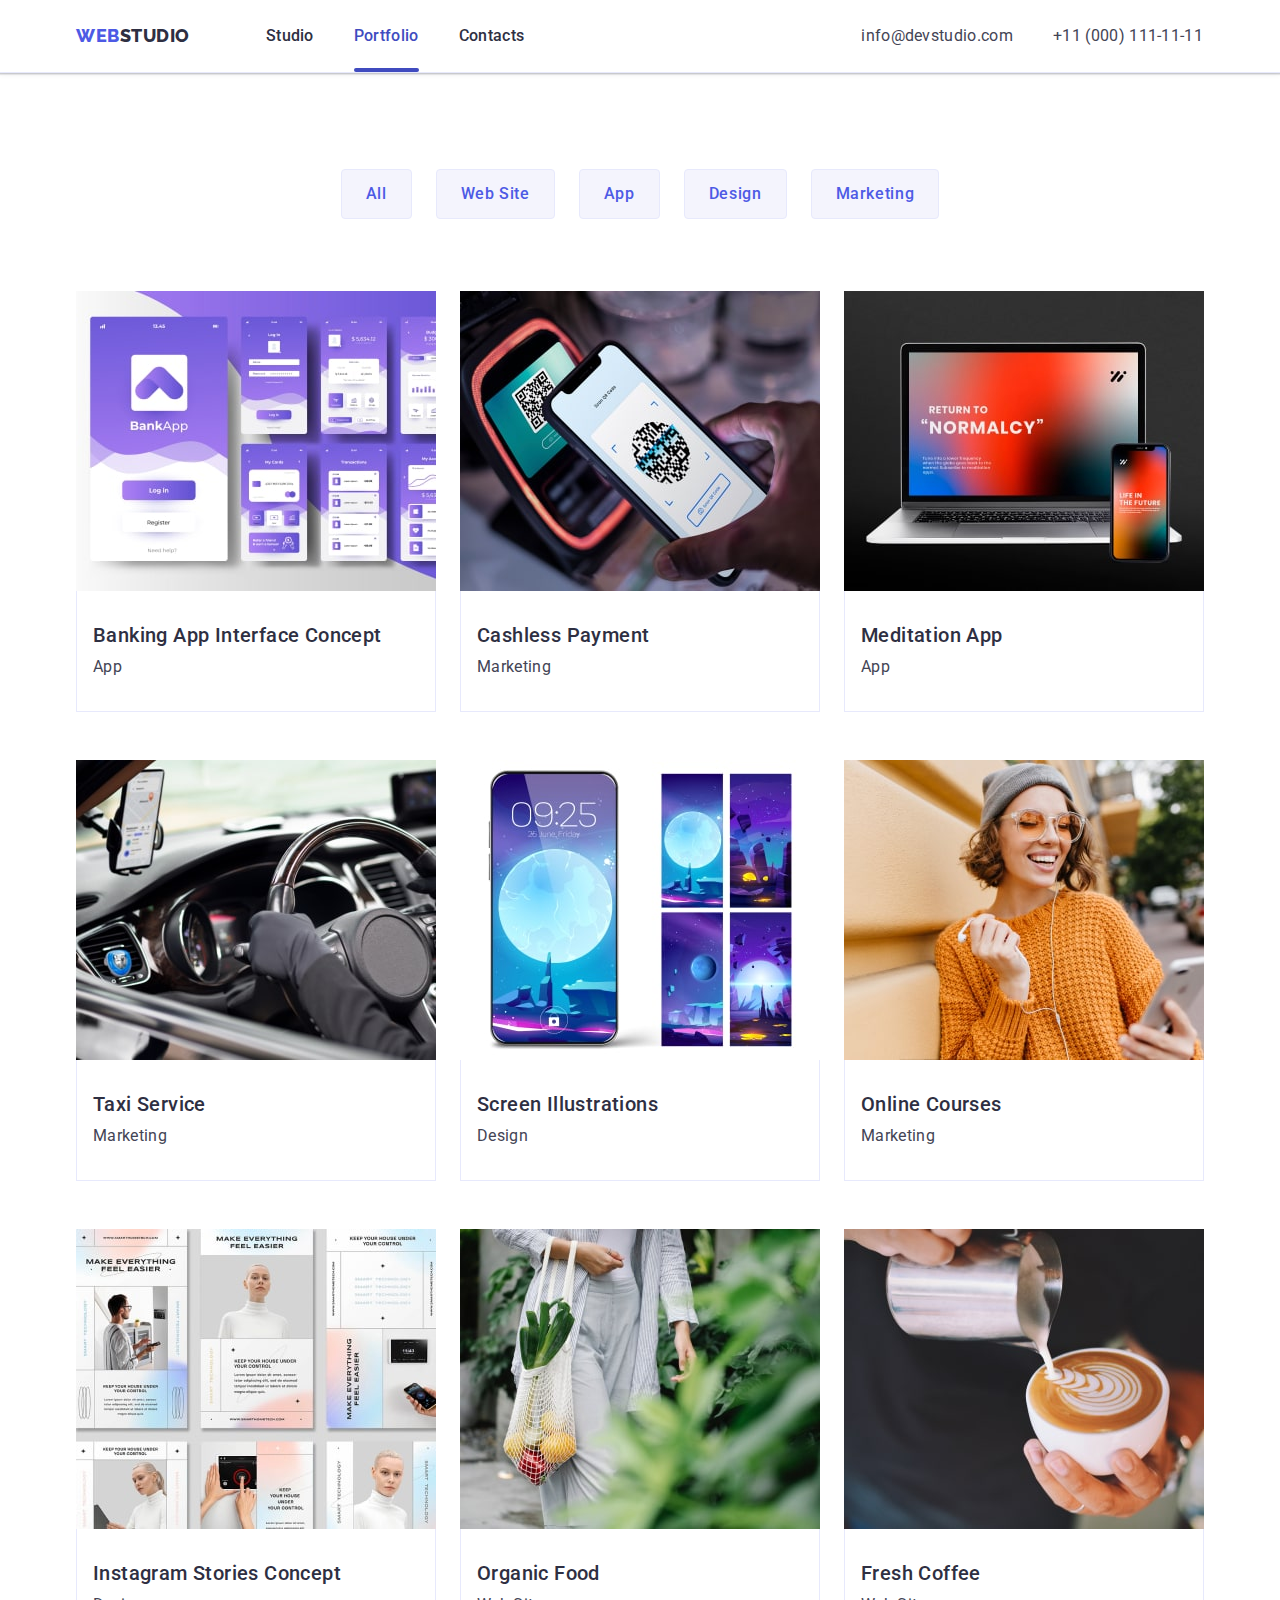
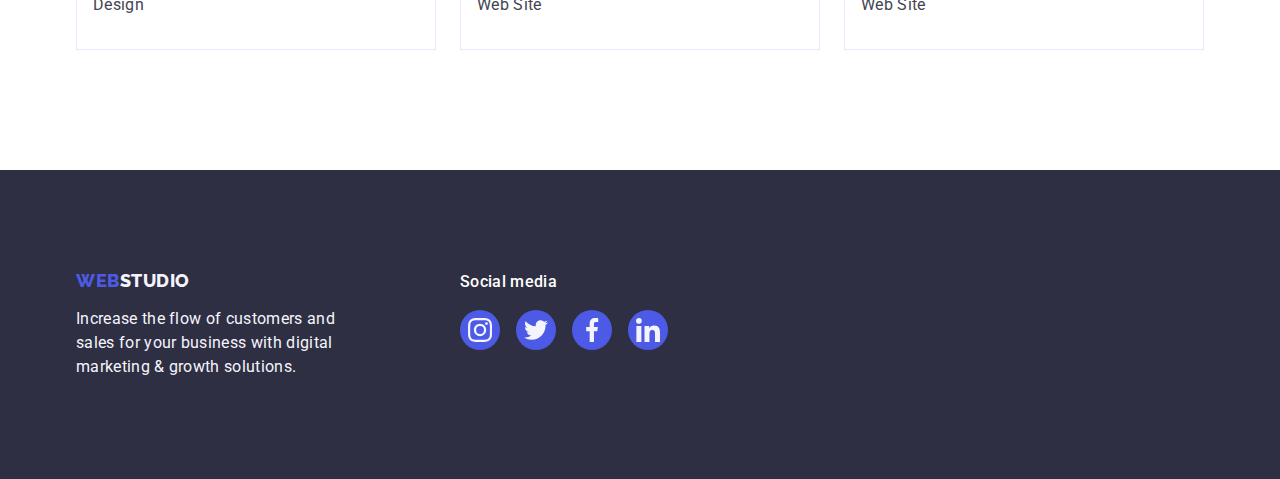
==== portfolio.html @ 98b27297 "start" ====
<!DOCTYPE html>
<html lang="en">
  <head>
    <meta charset="UTF-8" />
    <meta name="viewport" content="width=device-width, initial-scale=1.0" />
    <title>Portfolio</title>
    <link rel="preconnect" href="https://fonts.googleapis.com" />
    <link rel="preconnect" href="https://fonts.gstatic.com" crossorigin />
    <link
      href="https://fonts.googleapis.com/css2?family=Raleway:wght@800&family=Roboto:wght@400;500;700&display=swap"
      rel="stylesheet"
    />
    <link
      rel="stylesheet"
      href="https://cdnjs.cloudflare.com/ajax/libs/modern-normalize/2.0.0/modern-normalize.min.css"
    />
    <link rel="stylesheet" href="./css/styles.css" />
  </head>
  <body>
    <header class="header">
      <div class="container header-container">
        <nav class="header-navigation">
          <a class="portfolio-logo link" href="./index.html">
            Web<span class="portfolio-logo-navy">Studio</span></a
          >
          <ul class="header-list list">
            <li class="header-menu-item">
              <a class="header-menu-link link" href="./index.html">Studio</a>
            </li>
            <li class="header-menu-item">
              <a
                class="header-menu-link portfolio-nav link"
                href="./portfolio.html"
                >Portfolio</a
              >
            </li>
            <li class="header-menu-item">
              <a class="header-menu-link link" href="">Contacts</a>
            </li>
          </ul>
        </nav>
        <address class="header-address">
          <ul class="header-address list">
            <li class="header-address-item">
              <a
                class="header-address-link link"
                href="mailto:info@devstudio.com"
                >info@devstudio.com</a
              >
            </li>
            <li class="header-address-item">
              <a class="header-address-link link" href="tel:+110001111111"
                >+11 (000) 111-11-11</a
              >
            </li>
          </ul>
        </address>
      </div>
    </header>
    <main>
      <section class="portfolio">
        <div class="container">
          <h1 class="visually-hidden">Portfolio</h1>
          <ul class="portfolio-list-btn list">
            <li class="portfolio-item-btn">
              <button type="button" class="portfolio-navigation-btn">
                All
              </button>
            </li>
            <li class="portfolio-item-btn">
              <button type="button" class="portfolio-navigation-btn">
                Web Site
              </button>
            </li>
            <li class="portfolio-item-btn">
              <button type="button" class="portfolio-navigation-btn">
                App
              </button>
            </li>
            <li class="portfolio-item-btn">
              <button type="button" class="portfolio-navigation-btn">
                Design
              </button>
            </li>
            <li class="portfolio-item-btn">
              <button type="button" class="portfolio-navigation-btn">
                Marketing
              </button>
            </li>
          </ul>
          <ul class="portfolio-list list">
            <li class="portfolio-item">
              <a class="portfolio-link link" href="">
                <div class="portfolio-cover-wrap">
                  <img
                    class="portfolio-item-img"
                    src="./images/portfolio/img-1.jpg"
                    alt="Banking App Interface Concept"
                    width="360"
                  />
                  <p class="portfolio-cover-text">
                    14 Stylish and User-Friendly App Design Concepts · Task
                    Manager App · Calorie Tracker App · Exotic Fruit Ecommerce
                    App · Cloud Storage App
                  </p>
                </div>
                <div class="portfolio-category">
                  <h2 class="portfolio-item-text">
                    Banking App Interface Concept
                  </h2>
                  <p class="portfolio-navigation-text">App</p>
                </div>
              </a>
            </li>
            <li class="portfolio-item">
              <a class="portfolio-link link" href="">
                <div class="portfolio-cover-wrap">
                  <img
                    class="portfolio-item-img"
                    src="./images/portfolio/img-2.jpg"
                    alt="Cashless Payment"
                    width="360"
                  />
                  <p class="portfolio-cover-text">
                    14 Stylish and User-Friendly App Design Concepts · Task
                    Manager App · Calorie Tracker App · Exotic Fruit Ecommerce
                    App · Cloud Storage App
                  </p>
                </div>
                <div class="portfolio-category">
                  <h2 class="portfolio-item-text">Cashless Payment</h2>
                  <p class="portfolio-navigation-text">Marketing</p>
                </div>
              </a>
            </li>
            <li class="portfolio-item">
              <a class="portfolio-link link" href="">
                <div class="portfolio-cover-wrap">
                  <img
                    class="portfolio-item-img"
                    src="./images/portfolio/img-3.jpg"
                    alt="Meditation App"
                    width="360"
                  />
                  <p class="portfolio-cover-text">
                    14 Stylish and User-Friendly App Design Concepts · Task
                    Manager App · Calorie Tracker App · Exotic Fruit Ecommerce
                    App · Cloud Storage App
                  </p>
                </div>
                <div class="portfolio-category">
                  <h2 class="portfolio-item-text">Meditation App</h2>
                  <p class="portfolio-navigation-text">App</p>
                </div>
              </a>
            </li>
            <li class="portfolio-item">
              <a class="portfolio-link link" href="">
                <div class="portfolio-cover-wrap">
                  <img
                    class="portfolio-item-img"
                    src="./images/portfolio/img-4.jpg"
                    alt="Taxi Service"
                    width="360"
                  />
                  <p class="portfolio-cover-text">
                    14 Stylish and User-Friendly App Design Concepts · Task
                    Manager App · Calorie Tracker App · Exotic Fruit Ecommerce
                    App · Cloud Storage App
                  </p>
                </div>
                <div class="portfolio-category">
                  <h2 class="portfolio-item-text">Taxi Service</h2>
                  <p class="portfolio-navigation-text">Marketing</p>
                </div>
              </a>
            </li>
            <li class="portfolio-item">
              <a class="portfolio-link link" href="">
                <div class="portfolio-cover-wrap">
                  <img
                    class="portfolio-item-img"
                    src="./images/portfolio/img-5.jpg"
                    alt="Screen Illustrations"
                    width="360"
                  />
                  <p class="portfolio-cover-text">
                    14 Stylish and User-Friendly App Design Concepts · Task
                    Manager App · Calorie Tracker App · Exotic Fruit Ecommerce
                    App · Cloud Storage App
                  </p>
                </div>
                <div class="portfolio-category">
                  <h2 class="portfolio-item-text">Screen Illustrations</h2>
                  <p class="portfolio-navigation-text">Design</p>
                </div>
              </a>
            </li>
            <li class="portfolio-item">
              <a class="portfolio-link link" href="">
                <div class="portfolio-cover-wrap">
                  <img
                    class="portfolio-item-img"
                    src="./images/portfolio/img-6.jpg"
                    alt="Online Courses"
                    width="360"
                  />
                  <p class="portfolio-cover-text">
                    14 Stylish and User-Friendly App Design Concepts · Task
                    Manager App · Calorie Tracker App · Exotic Fruit Ecommerce
                    App · Cloud Storage App
                  </p>
                </div>
                <div class="portfolio-category">
                  <h2 class="portfolio-item-text">Online Courses</h2>
                  <p class="portfolio-navigation-text">Marketing</p>
                </div>
              </a>
            </li>
            <li class="portfolio-item">
              <a class="portfolio-link link" href="">
                <div class="portfolio-cover-wrap">
                  <img
                    class="portfolio-item-img"
                    src="./images/portfolio/img-7.jpg"
                    alt="Instagram Stories Concept"
                    width="360"
                  />
                  <p class="portfolio-cover-text">
                    14 Stylish and User-Friendly App Design Concepts · Task
                    Manager App · Calorie Tracker App · Exotic Fruit Ecommerce
                    App · Cloud Storage App
                  </p>
                </div>
                <div class="portfolio-category">
                  <h2 class="portfolio-item-text">Instagram Stories Concept</h2>
                  <p class="portfolio-navigation-text">Design</p>
                </div>
              </a>
            </li>
            <li class="portfolio-item">
              <a class="portfolio-link link" href="">
                <div class="portfolio-cover-wrap">
                  <img
                    class="portfolio-item-img"
                    src="./images/portfolio/img-8.jpg"
                    alt="Organic Food"
                    width="360"
                  />
                  <p class="portfolio-cover-text">
                    14 Stylish and User-Friendly App Design Concepts · Task
                    Manager App · Calorie Tracker App · Exotic Fruit Ecommerce
                    App · Cloud Storage App
                  </p>
                </div>
                <div class="portfolio-category">
                  <h2 class="portfolio-item-text">Organic Food</h2>
                  <p class="portfolio-navigation-text">Web Site</p>
                </div>
              </a>
            </li>
            <li class="portfolio-item">
              <a class="portfolio-link link" href="">
                <div class="portfolio-cover-wrap">
                  <img
                    class="portfolio-item-img"
                    src="./images/portfolio/img-9.jpg"
                    alt="Fresh Coffee"
                    width="360"
                  />
                  <p class="portfolio-cover-text">
                    14 Stylish and User-Friendly App Design Concepts · Task
                    Manager App · Calorie Tracker App · Exotic Fruit Ecommerce
                    App · Cloud Storage App
                  </p>
                </div>
                <div class="portfolio-category">
                  <h2 class="portfolio-item-text">Fresh Coffee</h2>
                  <p class="portfolio-navigation-text">Web Site</p>
                </div>
              </a>
            </li>
          </ul>
        </div>
      </section>
    </main>
    <footer class="footer">
      <div class="container footer-box">
        <div class="footer-logo-box">
          <a class="logo link logofooter" href="./index.html">
            Web<span class="logo-nav">Studio</span></a
          >
          <p class="footer-text">
            Increase the flow of customers and sales for your business with
            digital marketing & growth solutions.
          </p>
        </div>
        <div class="footer-social-box">
          <p class="footer-social-text">Social media</p>
          <ul class="footer-sosial-list list">
            <li class="footer-sosial-item">
              <a
                class="footer-sosial-link link"
                href=""
                target="_blank"
                rel="noopener noreferrer"
              >
                <svg class="footer-sosial-icon" width="24" height="24">
                  <use href="./images/icons.svg#icon-instagram"></use>
                </svg>
              </a>
            </li>
            <li class="footer-sosial-item">
              <a
                class="footer-sosial-link link"
                href=""
                target="_blank"
                rel="noopener noreferrer"
              >
                <svg class="footer-sosial-icon" width="24" height="24">
                  <use href="./images/icons.svg#icon-twitter"></use>
                </svg>
              </a>
            </li>
            <li class="footer-sosial-item">
              <a
                class="footer-sosial-link link"
                href=""
                target="_blank"
                rel="footer noreferrer"
              >
                <svg class="footer-sosial-icon" width="24" height="24">
                  <use href="./images/icons.svg#icon-facebook"></use>
                </svg>
              </a>
            </li>
            <li class="footer-sosial-item">
              <a
                class="footer-sosial-link link"
                href=""
                target="_blank"
                rel="noopener noreferrer"
              >
                <svg class="footer-sosial-icon" width="24" height="24">
                  <use href="./images/icons.svg#icon-linkedin"></use>
                </svg>
              </a>
            </li>
          </ul>
        </div>
      </div>
    </footer>
  </body>
</html>
---- css/styles.css ----
:root {
  --color-iris: #4d5ae5;
  --color-ocean: #404bbf;
  --color-navy-blue: #2e2f42;
  --color-green: #31d0aa;
  --color-slate: #434455;
  --color-light-slate: #8e8f99;
  --color-cornflower: #e7e9fc;
  --color-cloud: #f4f4fd;
  --color-navy-blue-modal: #2e2f42;
  --color-grey: #2e2f42;
  --color-white: #ffffff;
  --color-dairy: #fcfcfc;
}

body {
  font-family: "Roboto", sans-serif;
  color: #434455;
  background-color: var(--color-white);
}

/* -----------------RESET------------------- */

p,
h1,
h2,
h3,
h4,
h5,
h6 {
  margin-top: 0;
  margin-bottom: 0;
}

ul,
ol {
  padding-left: 0;
  margin-top: 0;
  margin-bottom: 0;
}

img {
  display: block;
}

.link {
  text-decoration: none;
}

.list {
  list-style-type: none;
}

.container {
  width: 1158px;
  margin: 0 auto;
  padding: 0 15px;
}

.visually-hidden {
  position: absolute;
  width: 1px;
  height: 1px;
  margin: -1px;
  border: 0;
  padding: 0;
  white-space: nowrap;
  clip-path: inset(100%);
  clip: rect(0 0 0 0);
  overflow: hidden;
}

.section {
  padding: 120px 156px;
}

/* -----------------HEADER------------------- */

.header {
  padding-top: 24px;
  padding-bottom: 24px;
  border-bottom: 1px solid #e7e9fc;
  box-shadow: 0px 2px 1px rgba(46, 47, 66, 0.08),
    0px 1px 1px rgba(46, 47, 66, 0.16), 0px 1px 6px rgba(46, 47, 66, 0.08);
}

.header-container {
  display: flex;
  align-items: center;
}

.header-navigation {
  display: flex;
  height: 24px;
  align-items: center;
  margin-right: auto;
}

.logo {
  color: var(--color-iris);
  font-family: "Raleway", sans-serif;
  font-size: 18px;
  font-weight: 800;
  line-height: 1.17;
  letter-spacing: 0.03em;
  text-transform: uppercase;
  margin-right: 76px;
}

.header-list {
  display: flex;
  align-items: flex-start;
  gap: 40px;
}

.header-address {
  display: flex;
  gap: 40px;
  font-style: normal;
}

.logo-navy {
  color: #2e2f42;
}

.logo-nav {
  color: #f4f4fd;
}

.header-menu-link {
  color: var(--navyblue, #2e2f42);
  font-size: 16px;
  font-weight: 500;
  line-height: 1.5;
  letter-spacing: 0.02em;
  padding: 26px 0;
  transition: color 250ms cubic-bezier(0.4, 0, 0.2, 1);
}

.studio {
  position: relative;
  color: #404bbf;
}

.studio::after {
  position: absolute;
  left: 0;
  content: "";
  width: 100%;
  height: 4px;
  background-color: #404bbf;
  border-radius: 2px;
  bottom: -1px;
}

.header-address-item {
  flex: shrink 0;
  min-width: 151px;
}

.header-menu-link:hover,
.header-menu-link:focus {
  color: var(--color-ocean);
}

.header-address-link {
  color: var(--slate, #434455);
  font-size: 16px;
  font-weight: 400;
  line-height: 1.5;
  letter-spacing: 0.02em;
  transition: color 250ms cubic-bezier(0.4, 0, 0.2, 1);
}

.header-address-link:hover,
.header-address-link:focus {
  color: var(--color-ocean);
}

/* ----------------HERO------------------- */
.hero {
  background-color: #2e2f42;
  padding: 188px 0;
  background-image: linear-gradient(
      rgba(46, 47, 66, 0.7),
      rgba(46, 47, 66, 0.7)
    ),
    url(../images/section1/people-office.jpg);
  background-repeat: no-repeat;
  background-position: center;
  background-size: cover;
  max-width: 1440px;
  margin: 0 auto;
}

.hero-title {
  color: var(--white, #fff);
  text-align: center;
  font-size: 56px;
  font-weight: 700;
  line-height: 1.07;
  letter-spacing: 0.02em;
  max-width: 496px;
  margin: 0 auto;
  margin-bottom: 48px;
}
.hero-btn {
  background-color: #4d5ae5;
  color: var(--color-white);
  font-family: inherit;
  font-size: 16px;
  font-weight: 500;
  line-height: 1.5;
  letter-spacing: 0.04em;
  cursor: pointer;
  display: block;
  margin: 0 auto;
  min-width: 169px;
  height: 56px;
  border: none;
  border-radius: 4px;
  box-shadow: 0px 4px 4px 0px rgba(0, 0, 0, 0.15);
  transition: background-color 250ms cubic-bezier(0.4, 0, 0.2, 1);
}

.hero-btn:hover,
.hero-btn:focus {
  background: var(--color-ocean, #404bbf);
}

/* ----------------SECTIIONONE------------------- */

.sectionone {
  padding: 120px 0;
}

.sectionone-list {
  display: flex;
  align-items: flex-start;
  gap: 24px;
  flex: shrink 0;
}

.sectionone-item {
  width: calc((100% - 72px) / 4);
}

.sectionone-subtitele {
  color: var(--color-navy-blue-modal);
  font-size: 20px;
  font-weight: 500;
  line-height: 1.2;
  letter-spacing: 0.02em;
  margin-bottom: 8px;
}
.sectionone-text {
  color: var(--color-slate);
  font-size: 16px;
  font-weight: 400;
  line-height: 1.5;
  letter-spacing: 0.02em;
  max-width: 264px;
}
.sectionone-item-top {
  width: 264px;
  height: 112px;
  display: flex;
  justify-content: center;
  align-items: center;
  border-radius: 4px;
  background: var(--color-cloud);
  margin-bottom: 8px;
}

/* ----------------OURWOK------------------- */

.our-work {
  padding-bottom: 120px;
}

.our-work-list {
  display: flex;
  align-items: flex-start;
  gap: 24px;
}

.our-work-item {
  width: calc((100% - 48px) / 3);
}

.our-work-title {
  color: var(--color-navy-blue-modal);
  text-align: center;
  font-size: 36px;
  font-weight: 700;
  line-height: 1.11;
  letter-spacing: 0.02em;
  text-transform: capitalize;
  margin-bottom: 72px;
}

/* ----------------OURTEAM------------------- */
.ourteam {
  background-color: #f4f4fd;
  padding: 120px 0;
}

.ourteam-item {
  background-color: #ffffff;
  border-radius: 0px 0px 4px 4px;
  background: var(--white, #fff);
  box-shadow: 0px 2px 1px 0px rgba(46, 47, 66, 0.08),
    0px 1px 1px 0px rgba(46, 47, 66, 0.16),
    0px 1px 6px 0px rgba(46, 47, 66, 0.08);
  max-width: 264;
  width: calc((100% - 72px) / 4);
}

.ourteam-list {
  display: flex;
  padding-bottom: 0px;
  justify-content: center;
  align-items: center;
  gap: 24px;
}

.ourteam-item-name {
  padding: 32px 0;
}

.ourteam-title {
  color: var(--color-navy-blue-modal);
  text-align: center;
  font-size: 36px;
  font-weight: 700;
  line-height: 1.11;
  letter-spacing: 0.02em;
  text-transform: capitalize;
  margin-bottom: 72px;
}

.ourteam-item-text {
  color: var(--color-slate);
  text-align: center;
  font-size: 16px;
  line-height: 1.2;
  letter-spacing: 0.02em;
  margin-bottom: 8px;
}

.ourteam-subtitele {
  color: var(--color-navy-blue-modal);
  text-align: center;
  font-size: 20px;
  font-weight: 500;
  line-height: 1.2;
  letter-spacing: 0.02em;
  margin-bottom: 8px;
}
.ourteam-sosial-list {
  display: flex;
  justify-content: center;
  align-items: center;
  gap: 24px;
}
.ourteam-sosial-item {
  width: 40px;
  height: 40px;
}

.ourteam-sosial-link {
  width: 100%;
  height: 100%;
  background-color: #4d5ae5;
  border-radius: 50%;
  display: flex;
  justify-content: center;
  align-items: center;
  transition: background-color 250ms cubic-bezier(0.4, 0, 0.2, 1);
}

.ourteam-sosial-link:hover,
.ourteam-sosial-link:focus {
  background-color: #404bbf;
}

.ourteam-sosial-icon {
  fill: #f4f4fd;
}

/* ----------------CUSTOMERS------------------- */
.customers {
  background: #fff;
  padding: 120px 0;
}
.customers-title {
  color: var(--navyblue, #2e2f42);
  text-align: center;
  font-size: 36px;
  font-weight: 700;
  letter-spacing: 0.02em;
  text-transform: capitalize;
  margin-bottom: 72px;
  line-height: 1.11;
}
.customers-list {
  display: flex;
  padding-bottom: 0px;
  justify-content: center;
  align-items: center;
  gap: 24px;
}

.customers-link {
  width: 168px;
  height: 88px;
  display: flex;
  justify-content: center;
  align-items: center;
  border-radius: 4px;
  border: 1px solid var(--color-light-slate);
  color: #8e8f99;
  transition: border-color 250ms cubic-bezier(0.4, 0, 0.2, 1),
    color 250ms cubic-bezier(0.4, 0, 0.2, 1);
}

.customers-sosial-icon {
  fill: currentColor;
}
.customers-link:hover .customers-sosial-icon {
  fill: var(--color-ocean);
}
.customers-link:hover,
.customers-link:focus {
  border: 1px solid var(--color-ocean);
  color: #404bbf;
}

/* ----------------FOOTER------------------- */
.footer {
  background-color: #2e2f42;
  color: var(--color-cloud);
  font-size: 16px;
  font-weight: 400;
  line-height: 1.5;
  letter-spacing: 0.02em;
  padding: 100px 0;
}

.footer-logo-box {
  margin-right: 120px;
}

.logofooter {
  display: flex;
  padding-bottom: 0px;
  align-items: center;
  margin-bottom: 16px;
}

.footer-text {
  max-width: 264px;
}
.footer-box {
  display: flex;
  align-items: baseline;
}

.footer-social-text {
  color: var(--white, #fff);
  font-size: 16px;
  font-weight: 500;
  line-height: 1.5;
  letter-spacing: 0.02em;
  margin-bottom: 16px;
}

.footer-sosial-list {
  display: flex;
  padding-bottom: 0px;
  justify-content: center;
  align-items: center;
  gap: 16px;
}

.footer-sosial-link {
  width: 40px;
  height: 40px;
  display: flex;
  justify-content: center;
  align-items: center;
  border-radius: 50%;
  background-color: #4d5ae5;
  transition: background-color 250ms cubic-bezier(0.4, 0, 0.2, 1);
}

.footer-social-box {
  display: flex;
  flex-direction: column;
}

.footer-sosial-link:hover,
.footer-sosial-link:focus {
  background-color: #31d0aa;
}

.footer-sosial-icon {
  fill: #f4f4fd;
}

/* ----------------PORTFOLIO------------------- */

.portfolio {
  padding-top: 96px;
  padding-bottom: 120px;
}

.portfolio-logo {
  color: var(--color-iris);
  font-family: "Raleway", sans-serif;
  font-size: 18px;
  font-weight: 800;
  line-height: 1.17;
  letter-spacing: 0.03em;
  text-transform: uppercase;
  margin-right: 76px;
}

.portfolio-logo-navy {
  color: var(--navyblue, #2e2f42);
}

.portfolio-logo-nav {
  color: #f4f4fd;
}

.portfolio-nav {
  position: relative;
  color: #404bbf;
}

.portfolio-nav::after {
  position: absolute;
  bottom: -1px;
  left: 0;
  content: "";
  width: 100%;
  height: 4px;
  background-color: #404bbf;
  border-radius: 2px;
}

.portfolio-list-btn {
  display: flex;
  justify-content: center;
  gap: 24px;
  margin-bottom: 72px;
}

.portfolio-navigation-btn {
  color: var(--color-iris);
  background-color: #f4f4fd;
  font-family: "Roboto", sans-serif;
  text-align: center;
  font-size: 16px;
  font-weight: 500;
  line-height: 1.5;
  letter-spacing: 0.04em;
  padding: 12px 24px;
  border: 1px solid #e7e9fc;
  border-radius: 4px;
  transition: color 250ms cubic-bezier(0.4, 0, 0.2, 1),
    background-color 250ms cubic-bezier(0.4, 0, 0.2, 1),
    border-color 250ms cubic-bezier(0.4, 0, 0.2, 1),
    box-shadow 250ms cubic-bezier(0.4, 0, 0.2, 1);
}
.portfolio-navigation-btn:hover,
.portfolio-navigation-btn:focus {
  background-color: var(--color-ocean);
  color: var(--color-white);
  cursor: pointer;
  border: 1px solid transparent;
  box-shadow: 0px 3px 1px rgba(0, 0, 0, 0.1), 0px 2px 1px rgba(0, 0, 0, 0.08),
    0px 2px 2px rgba(0, 0, 0, 0.12);
}

.portfolio-list {
  display: flex;
  flex-wrap: wrap;
  column-gap: 24px;
  row-gap: 48px;
}

.portfolio-item {
  width: calc((100% - 48px) / 3);
}

.portfolio-link {
  display: block;
  transition: box-shadow 250ms cubic-bezier(0.4, 0, 0.2, 1);
}

.portfolio-link:hover,
.portfolio-link:focus {
  box-shadow: 0px 2px 1px 0px rgba(46, 47, 66, 0.08),
    0px 1px 1px 0px rgba(46, 47, 66, 0.16),
    0px 1px 6px 0px rgba(46, 47, 66, 0.08);
}

.portfolio-category {
  padding: 32px 16px;
  border: 1px solid #e7e9fc;
  border-top: none;
}

.portfolio-item-img {
  width: 360px;
  height: 300px;
  flex-shrink: 0;
}

.portfolio-item-text {
  color: var(--color-navy-blue-modal);
  font-size: 20px;
  font-weight: 500;
  line-height: 1.2;
  letter-spacing: 0.02em;
  margin-bottom: 8px;
}
.portfolio-navigation-text {
  color: var(--color-slate);
  font-size: 16px;
  font-weight: 400;
  line-height: 1.5;
  letter-spacing: 0.02em;
}

.portfolio-link:hover .portfolio-cover {
  transform: translateY(0);
}

.portfolio-cover-wrap {
  position: relative;
  overflow: hidden;
}
.portfolio-cover-text {
  position: absolute;
  top: 0;
  background: var(--iris, #4d5ae5);
  height: 100%;
  display: flex;
  align-items: center;
  transform: translateY(100%);
  transition: transform 300ms linear;
  color: var(--cloud, #f4f4fd);
  font-size: 16px;
  line-height: 1.5;
  letter-spacing: 0.02em;
  padding: 0 32px;
  padding: 40px 32px;
  transition: transform 250ms cubic-bezier(0.4, 0, 0.2, 1);
}

.portfolio-link:hover .portfolio-cover-text,
.portfolio-link:focus .portfolio-cover-text {
  transform: translateY(0%);
}

/* ----------------BACKGROP------------------- */
.backgrop {
  position: fixed;
  width: 100%;
  height: 100%;
  background-color: rgba(46, 47, 66, 0.4);
  top: 0;
  transition: opacity 250ms cubic-bezier(0.4, 0, 0.2, 1),
    visibility 250ms cubic-bezier(0.4, 0, 0.2, 1);
}
.modal {
  position: absolute;
  top: 50%;
  left: 50%;
  transform: translate(-50%, -50%) scale(1);
  width: 408px;
  min-height: 584px;
  border-radius: 4px;
  background: var(--color-dairy);
  box-shadow: 0px 1px 1px rgba(0, 0, 0, 0.14), 0px 1px 3px rgba(0, 0, 0, 0.12),
    0px 2px 1px rgba(0, 0, 0, 0.2);
  transition: transform 250ms cubic-bezier(0.4, 0, 0.2, 1);
}

.backgrop.is-hidden .modal {
  transform: translate(-50%, -50%) scale(0);
}

.modal-close-btn {
  position: absolute;
  display: flex;
  align-items: center;
  justify-content: center;
  top: 24px;
  right: 24px;
  width: 24px;
  height: 24px;
  background-color: #e7e9fc;
  border-radius: 50%;
  stroke-width: 1px;
  border: 1px solid rgba(0, 0, 0, 0.1);
  padding: 0;
  cursor: pointer;
  transition: background-color 250ms cubic-bezier(0.4, 0, 0.2, 1),
    border 250ms cubic-bezier(0.4, 0, 0.2, 1);
}

.modal-close-btn:hover,
.modal-close-btn:focus {
  background-color: #404bbf;
  border: none;
}

.is-hidden {
  opacity: 0;
  visibility: hidden;
  pointer-events: none;
}

.modal-close-icon {
  fill: #2e2f42;
  transition: fill 250ms cubic-bezier(0.4, 0, 0.2, 1);
}

.modal-close-btn:hover .modal-close-icon,
.modal-close-btn:focus .modal-close-icon {
  fill: #ffffff;
}
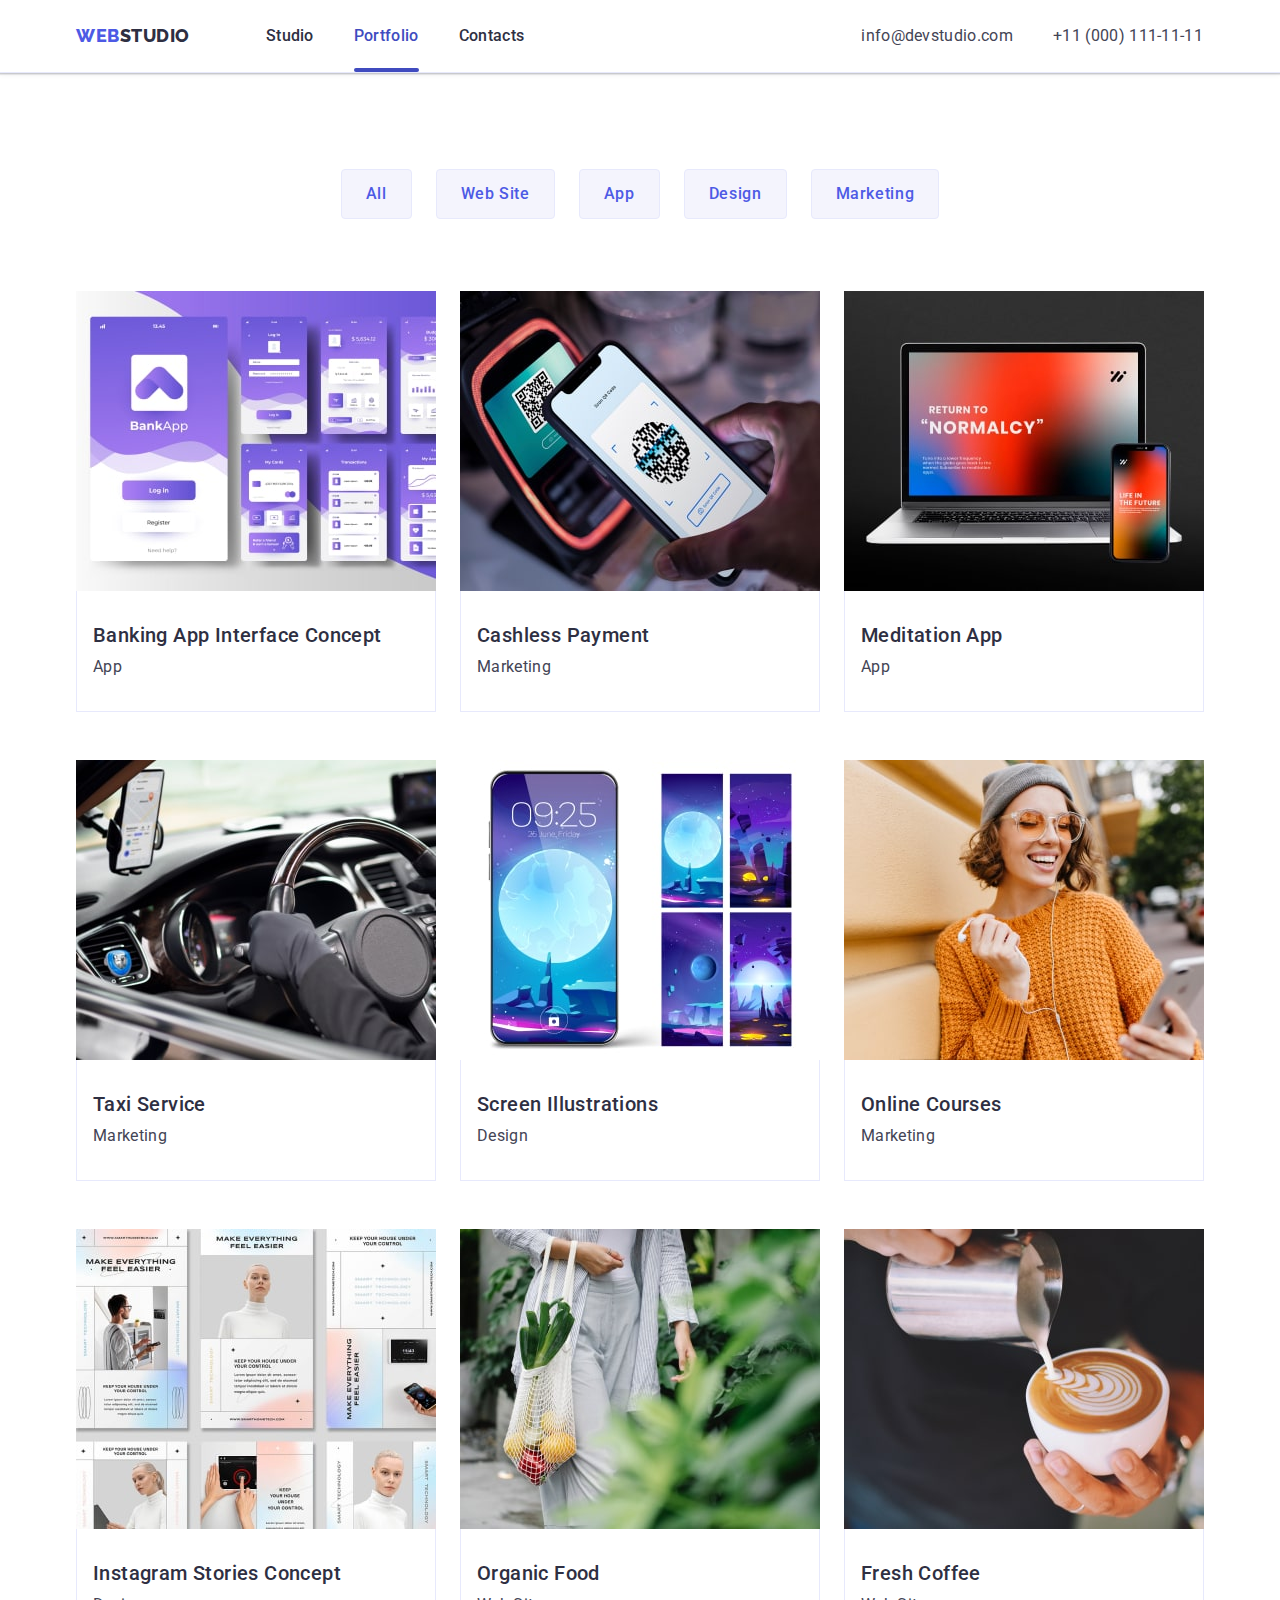
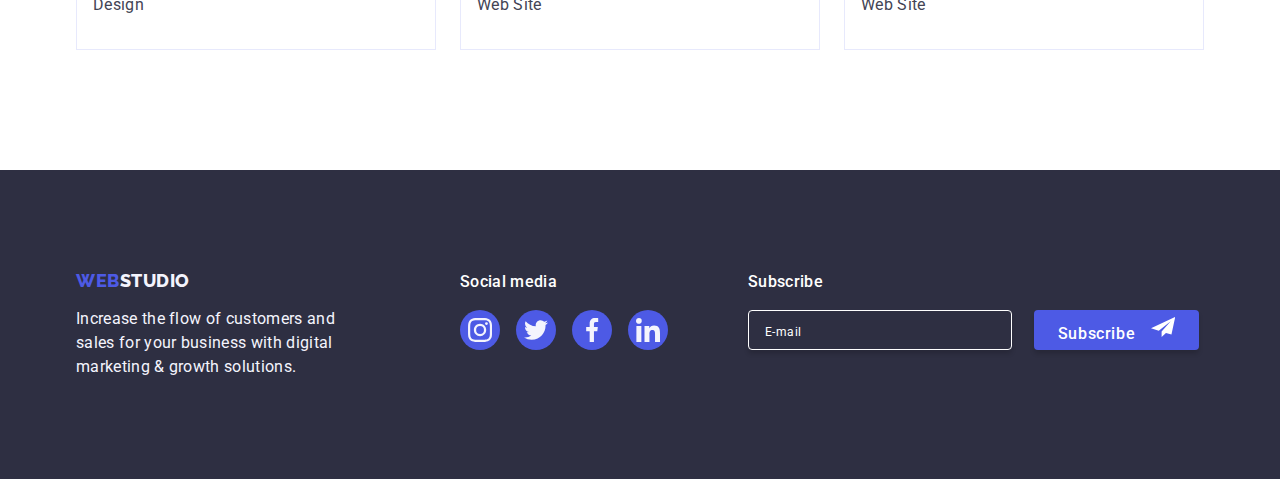
==== commit 80f048ed: "1" ====
--- a/portfolio.html
+++ b/portfolio.html
@@ -348,6 +348,24 @@
             </li>
           </ul>
         </div>
+        <div class="footer-form-box">
+          <p class="footer-form-text">Subscribe</p>
+          <form class="footer-form">
+            <label class="footer-form-label">
+              <input
+                type="email"
+                name="footer-email"
+                class="footer-form-input"
+                placeholder="E-mail"
+              />
+            </label>
+            <button class="footer-form-btn" type="submit">
+              Subscribe<svg class="footer-form-icon" width="24" height="24">
+                <use href="./images/icons.svg#icon-send"></use>
+              </svg>
+            </button>
+          </form>
+        </div>
       </div>
     </footer>
   </body>
--- a/css/styles.css
+++ b/css/styles.css
@@ -508,6 +508,71 @@
   fill: #f4f4fd;
 }
 
+.footer-form-box {
+  display: flex;
+  flex-direction: column;
+}
+
+.footer-form-text {
+  color: var(--white, #fff);
+  font-size: 16px;
+  font-weight: 500;
+  line-height: 1.5;
+  letter-spacing: 0.02em;
+  margin-bottom: 16px;
+}
+.footer-form-box {
+  margin-left: 80px;
+  display: flex;
+  justify-content: center;
+}
+.footer-form {
+  display: flex;
+  justify-content: center;
+  align-items: center;
+}
+
+.footer-form-input {
+  width: 264px;
+  height: 40px;
+  padding: 8px 16px;
+  background-color: transparent;
+  border-radius: 4px;
+  border: 1px solid #ffffff;
+  box-shadow: 0px 4px 4px 0px rgba(0, 0, 0, 0.15);
+}
+
+.footer-form-input::placeholder {
+  color: #ffffff;
+  font-size: 12px;
+  line-height: 2;
+  letter-spacing: 0.04em;
+}
+
+.footer-form-btn {
+  background-color: #4d5ae5;
+  color: var(--color-white);
+  font-family: inherit;
+  font-size: 16px;
+  font-weight: 500;
+  line-height: 1.5;
+  letter-spacing: 0.04em;
+  cursor: pointer;
+  margin: 0 auto;
+  min-width: 165px;
+  height: 40px;
+  border: none;
+  border-radius: 4px;
+  box-shadow: 0px 4px 4px 0px rgba(0, 0, 0, 0.15);
+  transition: background-color 250ms cubic-bezier(0.4, 0, 0.2, 1);
+  margin-left: 22px;
+}
+
+.footer-form-icon {
+  margin-left: 16px;
+  fill: #ffffff;
+}
+
 /* ----------------PORTFOLIO------------------- */
 
 .portfolio {
@@ -684,10 +749,11 @@
   width: 408px;
   min-height: 584px;
   border-radius: 4px;
-  background: var(--color-dairy);
+  background: #fcfcfc;
   box-shadow: 0px 1px 1px rgba(0, 0, 0, 0.14), 0px 1px 3px rgba(0, 0, 0, 0.12),
     0px 2px 1px rgba(0, 0, 0, 0.2);
   transition: transform 250ms cubic-bezier(0.4, 0, 0.2, 1);
+  padding: 72px 24px 24px;
 }
 
 .backgrop.is-hidden .modal {
@@ -734,3 +800,151 @@
 .modal-close-btn:focus .modal-close-icon {
   fill: #ffffff;
 }
+.modal-title {
+  color: var(--navyblue, #2e2f42);
+  text-align: center;
+  font-size: 16px;
+  font-weight: 500;
+  line-height: 1.5;
+  letter-spacing: 0.02em;
+  margin-bottom: 16px;
+}
+
+.modal-input {
+  width: 100%;
+  height: 40px;
+  border-radius: 4px;
+  border: 1px solid rgba(46, 47, 66, 0.4);
+  padding-left: 38px;
+  padding-right: 16px;
+  outline: transparent;
+  transition: border 250ms cubic-bezier(0.4, 0, 0.2, 1);
+}
+
+.modal-field {
+  margin-bottom: 8px;
+}
+
+.modal-label {
+  color: var(--lightslate, #8e8f99);
+  font-size: 12px;
+  line-height: 1.17;
+  letter-spacing: 0.04em;
+  display: inline-block;
+  margin-bottom: 4px;
+}
+
+.modal-input-wrap {
+  position: relative;
+}
+
+.modal-icon {
+  fill: #2e2f42;
+  position: absolute;
+  left: 16px;
+  top: 50%;
+  transform: translateY(-50%);
+  transition: fill 250ms cubic-bezier(0.4, 0, 0.2, 1);
+}
+
+.modal-input:hover,
+.modal-input:focus {
+  border: 1px solid #4d5ae5;
+}
+
+.modal-input:hover + .modal-icon,
+.modal-input:focus + .modal-icon {
+  fill: #4d5ae5;
+}
+
+.modal-comment {
+  width: 100%;
+  height: 120px;
+  border-radius: 4px;
+  border: 1px solid rgba(46, 47, 66, 0.4);
+  padding: 8px 16px;
+  outline: transparent;
+  transition: border 250ms cubic-bezier(0.4, 0, 0.2, 1);
+  resize: none;
+}
+
+.modal-comment:hover,
+.modal-comment:focus {
+  border: 1px solid #4d5ae5;
+}
+
+.modal-comment::placeholder {
+  color: rgba(46, 47, 66, 0.4);
+  font-size: 12px;
+  line-height: 1.17;
+  letter-spacing: 0.04em;
+}
+
+.modal-comment:hover.modal-comment::placeholder,
+.modal-comment:focus.modal-comment::placeholder {
+  color: #4d5ae5;
+}
+
+.modal-check-text {
+  color: #8e8f99;
+  font-size: 12px;
+  line-height: 1.17;
+  letter-spacing: 0.04em;
+  display: flex;
+  align-items: center;
+  margin-bottom: 24px;
+}
+
+.modal-check-link {
+  color: #4d5ae5;
+}
+
+.modal-check-text span {
+  width: 16px;
+  height: 16px;
+  border-radius: 2px;
+  border: 1px solid rgba(46, 47, 66, 0.4);
+  margin-right: 8px;
+  display: flex;
+  align-items: center;
+  justify-content: center;
+  background-color: #f4f4fd;
+  fill: transparent;
+  transition: background-color 250ms cubic-bezier(0.4, 0, 0.2, 1),
+    fill 250ms cubic-bezier(0.4, 0, 0.2, 1);
+}
+
+.modal-check:checked + .modal-check-text span {
+  background-color: #404bbf;
+  border: none;
+  fill: #f4f4fd;
+}
+
+.modal-check:hover + .modal-check-text span,
+.modal-check:focus + .modal-check-text span {
+  border-color: #404bbf;
+}
+
+.modal-form-btn {
+  background-color: #4d5ae5;
+  color: var(--color-white);
+  font-family: inherit;
+  font-size: 16px;
+  font-weight: 500;
+  line-height: 1.5;
+  letter-spacing: 0.04em;
+  cursor: pointer;
+  display: block;
+  margin: 0 auto;
+  min-width: 169px;
+  height: 56px;
+  border: none;
+  border-radius: 4px;
+  box-shadow: 0px 4px 4px 0px rgba(0, 0, 0, 0.15);
+  transition: background-color 250ms cubic-bezier(0.4, 0, 0.2, 1);
+}
+
+.modal-form-btn:hover,
+.modal-form-btn:focus {
+  background: var(--color-ocean, #404bbf);
+}
